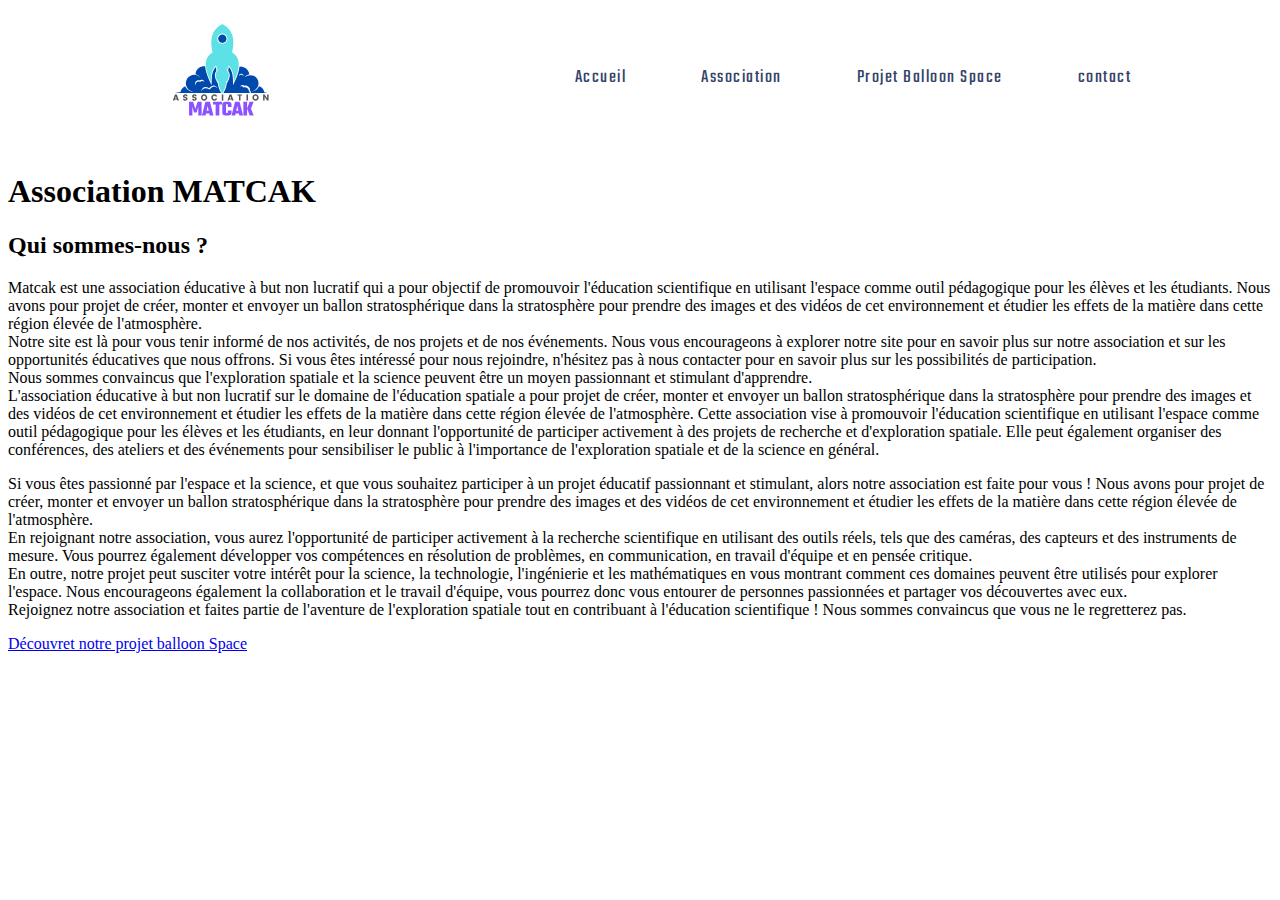
==== association.html @ 601cd0e9 "finalisation script html et css de la plage index.html git status! début du script html des pages as" ====
<!DOCTYPE html>
<html>
    <head>
        <meta charset="utf-8">
        <link rel="stylesheet" href="index.css">
        <link rel="preconnect" href="https://fonts.googleapis.com">
        <link rel="preconnect" href="https://fonts.gstatic.com" crossorigin>
        <link href="https://fonts.googleapis.com/css2?family=Teko:wght@700&display=swap" rel="stylesheet">
        <link rel="preconnect" href="https://fonts.googleapis.com">
        <link rel="preconnect" href="https://fonts.gstatic.com" crossorigin>
        <link href="https://fonts.googleapis.com/css2?family=Lobster&display=swap" rel="stylesheet">
        
        <title>MATCAK</title>
      
    </head>

    <body>

        <header>

            <img  src="images/Yellow Rocket Cloud Tech Logo Design Template (1).svg" alt="logo association Matcak">

            <nav>
                <a href="index.html">Accueil</a>
                <a href="association.html">Association</a>
                <a href="balloon_space.html">Projet Balloon Space</a>
                <a href="index.html#index_formulaire">contact</a>
            </nav>

        </header>

        <main>

            <h1>Association MATCAK</h1>

            <h2>Qui sommes-nous ?</h2>

            <p>Matcak est une association éducative à but non lucratif qui a pour objectif de promouvoir l'éducation scientifique en utilisant 
                l'espace comme outil pédagogique pour les élèves et les étudiants. Nous avons pour projet de créer, monter et envoyer un ballon 
                stratosphérique dans la stratosphère pour prendre des images et des vidéos de cet environnement et étudier les effets de la matière 
                dans cette région élevée de l'atmosphère.<br>

                Notre site est là pour vous tenir informé de nos activités, de nos projets et de nos événements. Nous vous encourageons à explorer 
                notre site pour en savoir plus sur notre association et sur les opportunités éducatives que nous offrons. Si vous êtes intéressé 
                pour nous rejoindre, n'hésitez pas à nous contacter pour en savoir plus sur les possibilités de participation.<br>
                
                Nous sommes convaincus que l'exploration spatiale et la science peuvent être un moyen passionnant et stimulant d'apprendre.<br>
                
                L'association éducative à but non lucratif sur le domaine de l'éducation spatiale a pour projet de créer, monter et envoyer un 
                ballon stratosphérique dans la stratosphère pour prendre des images et des vidéos de cet environnement et étudier les effets 
                de la matière dans cette région élevée de l'atmosphère. Cette association vise à promouvoir l'éducation scientifique en 
                utilisant l'espace comme outil pédagogique pour les élèves et les étudiants, en leur donnant l'opportunité de participer 
                activement à des projets de recherche et d'exploration spatiale. Elle peut également organiser des conférences, 
                des ateliers et des événements pour sensibiliser le public à l'importance de l'exploration spatiale et de la science en général.
            </p>

            <p>Si vous êtes passionné par l'espace et la science, et que vous souhaitez participer à un projet éducatif passionnant et stimulant, 
                alors notre association est faite pour vous ! Nous avons pour projet de créer, monter et envoyer un ballon stratosphérique dans la 
                stratosphère pour prendre des images et des vidéos de cet environnement et étudier les effets de la matière dans cette région 
                élevée de l'atmosphère.<br>

                En rejoignant notre association, vous aurez l'opportunité de participer activement à la recherche scientifique en utilisant 
                des outils réels, tels que des caméras, des capteurs et des instruments de mesure. Vous pourrez également développer vos 
                compétences en résolution de problèmes, en communication, en travail d'équipe et en pensée critique.<br>
                
                En outre, notre projet peut susciter votre intérêt pour la science, la technologie, l'ingénierie et les mathématiques en vous 
                montrant comment ces domaines peuvent être utilisés pour explorer l'espace. Nous encourageons également la collaboration et 
                le travail d'équipe, vous pourrez donc vous entourer de personnes passionnées et partager vos découvertes avec eux.
                <br>
                Rejoignez notre association et faites partie de l'aventure de l'exploration spatiale tout en contribuant à l'éducation scientifique ! 
                Nous sommes convaincus que vous ne le regretterez pas.
            </p>

<a href="balloon_space.html">Découvret notre projet balloon Space</a>

           

        </main>

        <footer>


        </footer>

    </body>

</html>
---- index.css ----
header{
    display: flex;
    flex-direction: row;
    justify-content: space-around;
}

nav{
    display: flex;
    gap: 75px;
    margin-top: 3.5em;
}

nav a{
    text-decoration: none;
    letter-spacing: 1.5px;
    font-size: 1.2em;
    font-family: 'Teko', sans-serif;
    color: #354369;
}

nav a:hover{
    color: #f5f5f5;
}

nav a:active{
    color: #feca00;
    text-decoration: underline;
}

header img{
    display: flex;
    flex-direction: row;
    justify-content: flex-start;
    height: 15em;
    width: auto;
    margin: -3em;
}

/* fin HEADER / Debut MAIN*/

.index_presentation{
    display: flex;
    flex-direction: column;
    justify-content: center;
    align-items: center;
    background-image: url(images/fond-site-thomas.jpg);
    background-size: cover;
    background-position: center;
    color: white;
    height: 25em;
    width: auto;
}

.index_presentation h1{
    font-size: 50px;
    font-family: 'Lobster', cursive;
    text-shadow: #feca00 2.5px 2.5px 2px ;
}

.liens_presentation{
    display: flex;
    flex-direction: row;
    justify-content: center;
    gap: 40px; 
}

.liens_individuels{
    background-color: #feca00;
    color: #354369;
    background-size: 20px;
    font-size: 20px;
    font-family: 'Teko', sans-serif;
    text-decoration: none;
    border-radius: 2em;
    padding: 10px 20px 10px 20px;
}

.liens_individuels:hover{
    box-shadow: #feca00 2px 2px 2em;
    color: #354369;
}

.liens_individuels:active{
    background-color: grey;
    box-shadow: grey 2px 2px 2em;
    color: #feca00;
}

.index_apropos{
    display: flex;
    flex-direction: row;
    justify-content: flex-start;
    align-items: center;
    margin-top: 4px;
    background-color: #f5f5f5;
}

.index_apropos_text h2{
    color: #354369;
    text-align: center;
    font-family: 'Lobster', cursive;
    font-size: 40px;
    margin-bottom: 50px;
}

.index_apropos_text{
    display: flex;
    flex-direction: column;
    width: 50%;
    text-align: justify;
    font-size: 25px;
    word-spacing: 2px;
    margin: auto;

}

.index_apropos_text a{
    background-color: #354369;
    margin: auto;
    color: #f5f5f5;
    text-decoration: none;
    font-size: 25px;
    margin-top: 20px;
    margin-bottom: 40px;
    padding: 5px 15px 5px 15px;
    border-radius: 1.5em;
    font-family: 'Teko', sans-serif;
}

.index_apropos_text a:hover{
    background-color:#f5f5f5 ;
    border: #354369 solid 1px;
    color: #354369;
}

.index_apropos_text a:active{
    background-color: #feca00;
}

.index_apropos img{
    display: flex;
    flex-direction: row;
    justify-content: flex-end;
    width: 700px ;  
}

.index_galerie{
    color: #f5f5f5;
    background-color: #354369;
}

.index_galerie{
    color: #f5f5f5;
    background-color: #354369;
    padding-top: 25px;
    margin-top: 4px;
padding-bottom: 40px;
}

.index_galerie h2{
    font-size: 35px;
    text-align: center;
    color: #f5f5f5;
    font-family: 'Lobster', cursive;
}

.index_galerie div{
    display: flex;
    flex-direction: row;
    justify-content: center;
    height: 300px;
    gap: 20px;
    padding-bottom: 20px;
    margin-bottom: 20px;
}

#index_formulaire{
    opacity: 80%;
}

form{
    background-image: url(images/formu\ contact.png);
    background-size: cover;
    background-position: left;
    background-position: fixed;
    display: flex;
    flex-direction: column;
    width: 50%;
    padding: 15px 70px 15px 70px;
    margin-top: 4px;
}

form h2{
    color: #f5f5f5;
    font-family: 'Lobster', cursive;
    font-size: 35px;
    text-align: center;
}

.form_nom_email{
    display: flex;
    flex-direction: row;
    gap: 20px;
  }

  .form_colonne{
    display: flex;
    flex: 1;
    flex-direction: column;
    margin-bottom: 20px;
    padding: 15px;
    border-radius: 3px;
    border: none;
  }

  input, textarea {
    padding: 15px;
    border-radius: 3px;
    border: none;
    
  }
  
  label{
    color: #f5f5f5;
    font-family: 'Teko', sans-serif;
    margin-bottom: 10px;
    margin-right: 10px;
  }
  
  input[type='submit'] {
    width: 200px;
    margin: auto;
    margin-top: 30px;
    background-color: #f5f5f5;
    color: #354369;
    font-family: 'Teko', sans-serif;
    font-size: 25px;
    border-radius: 1.5em;
    margin-top: 40px;
    margin-bottom: 35px;
  }

  input[type='submit']:hover{
    color: #354369;
    background-color: #feca00;
  }

  input[type='submit']:active{
    color: #f5f5f5;
    box-shadow: #feca00 2px 2px 2em;
  }

#index_formulaire{
    display: flex;
    flex-direction: row;
}

#index_formulaire img{
    justify-content: flex-end;
    width: 850px ;  
    margin-top: 4px;
}



/* fin main / debut FOOTER */
footer{
    display: flex;
    flex-direction: row;
    justify-content: center;
    align-items: center;

}
footer img{
    display: flex;
    flex-direction: row;
    align-items: center;
    width: 250px;
    margin-top: -35px;
    margin-bottom: -50px;

}

footer p{
    color: #354369;
    font-family: 'Lobster', cursive;
    font-size: 20px;
}


/* fin footer */
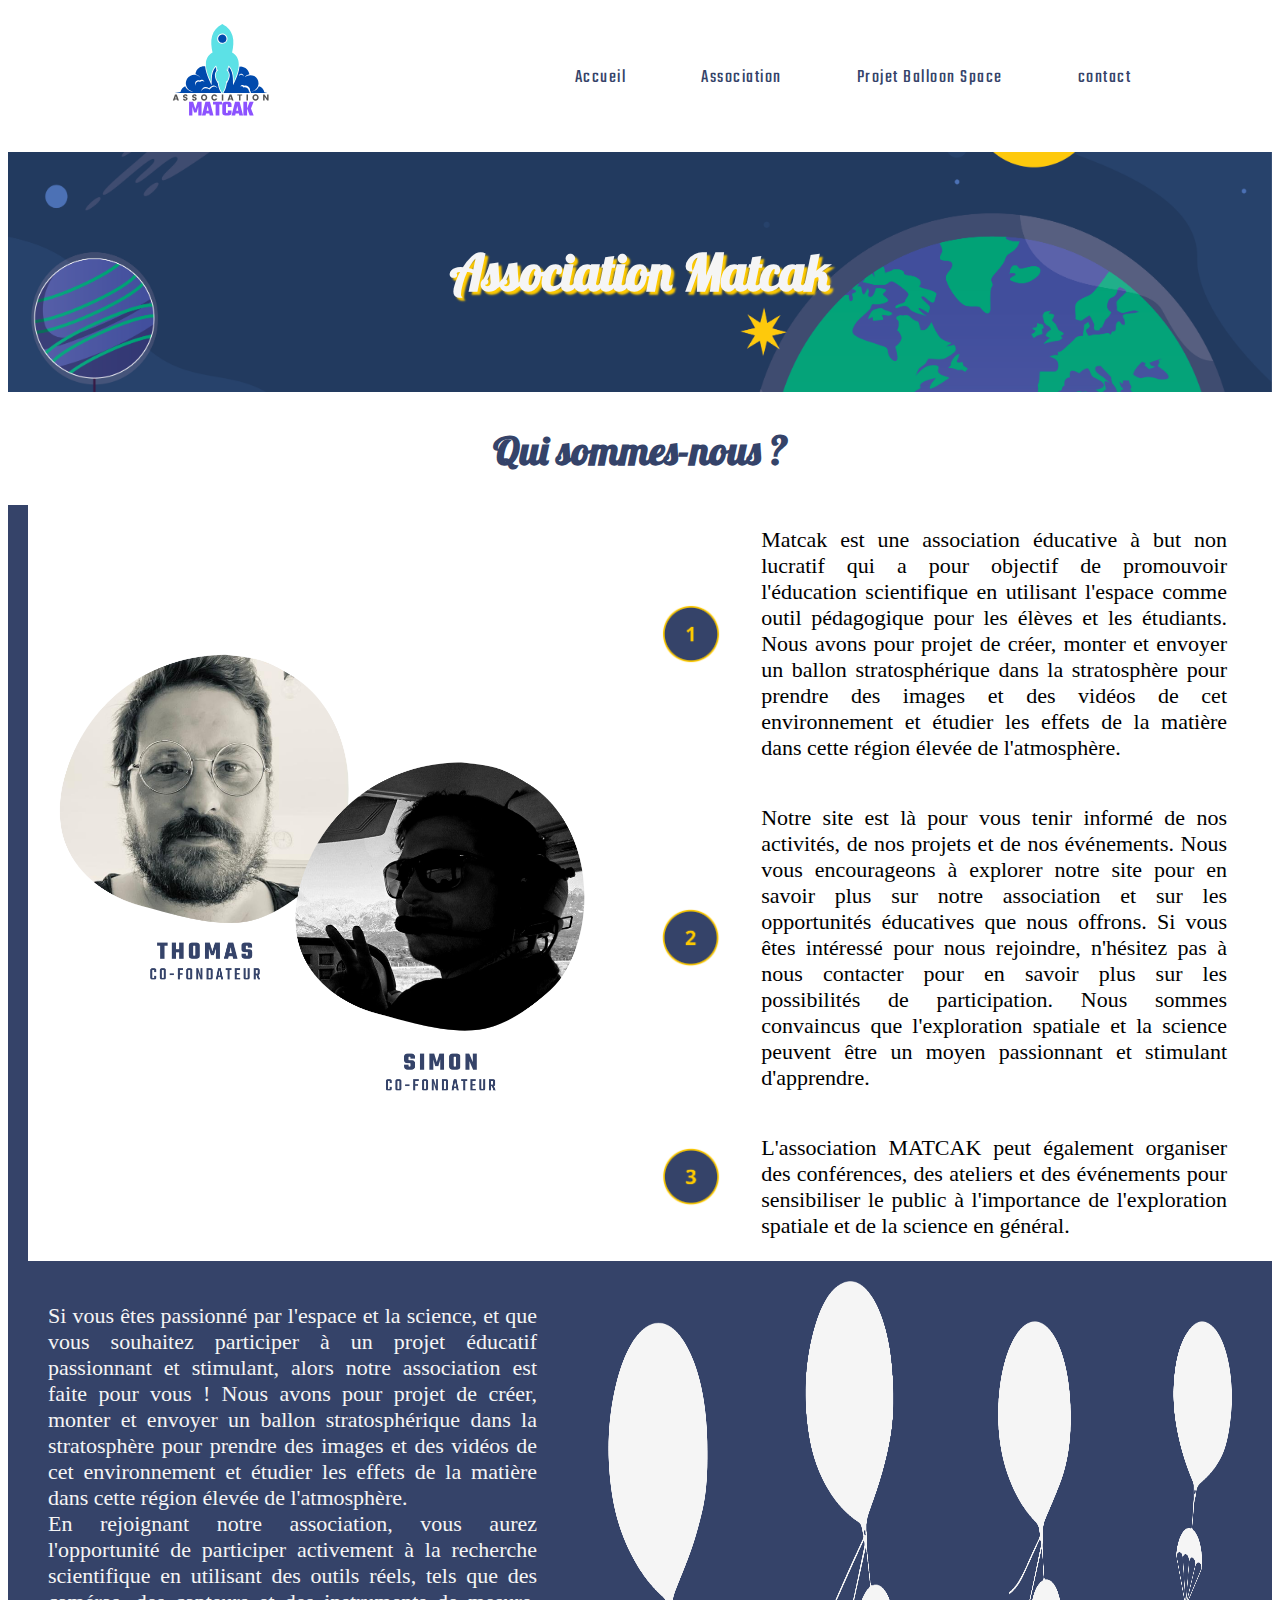
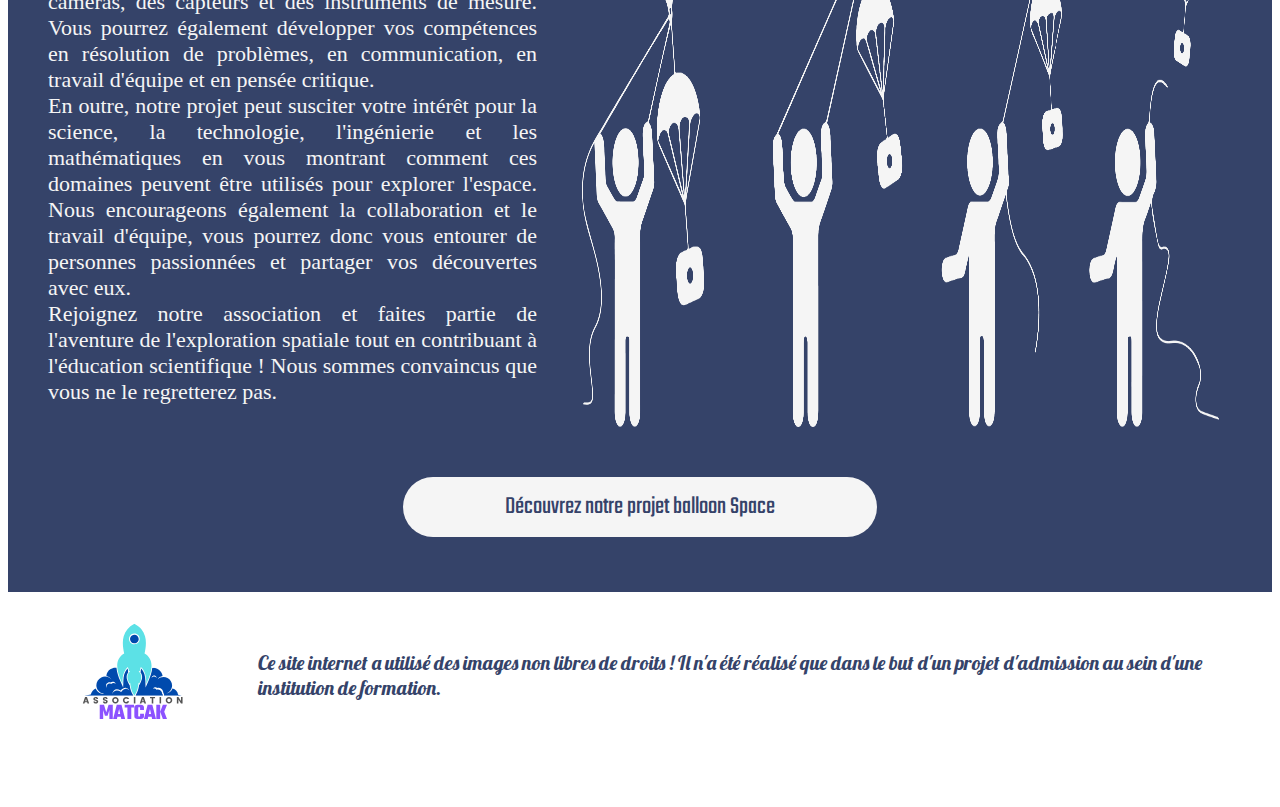
==== commit 72d82580: "finalisation du script html et css de la page association.html / création de fichier css indépendant" ====
--- a/association.html
+++ b/association.html
@@ -3,6 +3,7 @@
     <head>
         <meta charset="utf-8">
         <link rel="stylesheet" href="index.css">
+        <link rel="stylesheet" href="association.css">
         <link rel="preconnect" href="https://fonts.googleapis.com">
         <link rel="preconnect" href="https://fonts.gstatic.com" crossorigin>
         <link href="https://fonts.googleapis.com/css2?family=Teko:wght@700&display=swap" rel="stylesheet">
@@ -30,55 +31,94 @@
         </header>
 
         <main>
+            <section class="association_bandeau">
+                <h1>Association Matcak</h1>
+            </section>
 
-            <h1>Association MATCAK</h1>
+            <section class="team">
 
-            <h2>Qui sommes-nous ?</h2>
+                <h2>Qui sommes-nous ?</h2>
+            
+                <div class="team_partie1">
 
-            <p>Matcak est une association éducative à but non lucratif qui a pour objectif de promouvoir l'éducation scientifique en utilisant 
-                l'espace comme outil pédagogique pour les élèves et les étudiants. Nous avons pour projet de créer, monter et envoyer un ballon 
-                stratosphérique dans la stratosphère pour prendre des images et des vidéos de cet environnement et étudier les effets de la matière 
-                dans cette région élevée de l'atmosphère.<br>
+                    <img src="images/association/photo_team.png" alt="photo des co-fondateurs de MATCAK">
 
-                Notre site est là pour vous tenir informé de nos activités, de nos projets et de nos événements. Nous vous encourageons à explorer 
-                notre site pour en savoir plus sur notre association et sur les opportunités éducatives que nous offrons. Si vous êtes intéressé 
-                pour nous rejoindre, n'hésitez pas à nous contacter pour en savoir plus sur les possibilités de participation.<br>
+                <div class="grille_paragraphe">
+
+                    <div class="grille_paragraphe_numero">
+
+                        <img src="images/association/numero1.png" alt="numero1">
+
+                        <p>Matcak est une association éducative à but non lucratif qui a pour objectif de promouvoir l'éducation scientifique en utilisant 
+                            l'espace comme outil pédagogique pour les élèves et les étudiants. Nous avons pour projet de créer, monter et envoyer un ballon 
+                            stratosphérique dans la stratosphère pour prendre des images et des vidéos de cet environnement et étudier les effets de la matière 
+                            dans cette région élevée de l'atmosphère.
+                        </p>
+                    </div>
+
+                    <div class="grille_paragraphe_numero">
+
+                            <img src="images/association/numero2.png" alt="numero2">
+
+                        <p>Notre site est là pour vous tenir informé de nos activités, de nos projets et de nos événements. Nous vous encourageons à explorer 
+                            notre site pour en savoir plus sur notre association et sur les opportunités éducatives que nous offrons. Si vous êtes intéressé 
+                            pour nous rejoindre, n'hésitez pas à nous contacter pour en savoir plus sur les possibilités de participation.
+                            Nous sommes convaincus que l'exploration spatiale et la science peuvent être un moyen passionnant et stimulant d'apprendre.
+                        </p>
+
+                    </div>
+                    <div class="grille_paragraphe_numero">
+
+                        <img src="images/association/numero3.png" alt="numero3">
+                       
+                        <p>L'association MATCAK peut également organiser des conférences, 
+                        des ateliers et des événements pour sensibiliser le public à l'importance de l'exploration spatiale et de la science en général.
+                        </p>
+
+                    </div>
+
+                    </div>
+
+                </div>
+
+            </section>
+
+            <section class="adhesion">
+
+                <div class="adhesion_text_image">
+
+                    <p>Si vous êtes passionné par l'espace et la science, et que vous souhaitez participer à un projet éducatif passionnant et stimulant, 
+                        alors notre association est faite pour vous ! Nous avons pour projet de créer, monter et envoyer un ballon stratosphérique dans la 
+                        stratosphère pour prendre des images et des vidéos de cet environnement et étudier les effets de la matière dans cette région 
+                        élevée de l'atmosphère.<br>
+
+                        En rejoignant notre association, vous aurez l'opportunité de participer activement à la recherche scientifique en utilisant 
+                        des outils réels, tels que des caméras, des capteurs et des instruments de mesure. Vous pourrez également développer vos 
+                        compétences en résolution de problèmes, en communication, en travail d'équipe et en pensée critique.<br>
                 
-                Nous sommes convaincus que l'exploration spatiale et la science peuvent être un moyen passionnant et stimulant d'apprendre.<br>
-                
-                L'association éducative à but non lucratif sur le domaine de l'éducation spatiale a pour projet de créer, monter et envoyer un 
-                ballon stratosphérique dans la stratosphère pour prendre des images et des vidéos de cet environnement et étudier les effets 
-                de la matière dans cette région élevée de l'atmosphère. Cette association vise à promouvoir l'éducation scientifique en 
-                utilisant l'espace comme outil pédagogique pour les élèves et les étudiants, en leur donnant l'opportunité de participer 
-                activement à des projets de recherche et d'exploration spatiale. Elle peut également organiser des conférences, 
-                des ateliers et des événements pour sensibiliser le public à l'importance de l'exploration spatiale et de la science en général.
-            </p>
+                        En outre, notre projet peut susciter votre intérêt pour la science, la technologie, l'ingénierie et les mathématiques en vous 
+                        montrant comment ces domaines peuvent être utilisés pour explorer l'espace. Nous encourageons également la collaboration et 
+                        le travail d'équipe, vous pourrez donc vous entourer de personnes passionnées et partager vos découvertes avec eux.
+                        <br>
+                        Rejoignez notre association et faites partie de l'aventure de l'exploration spatiale tout en contribuant à l'éducation scientifique ! 
+                        Nous sommes convaincus que vous ne le regretterez pas.
+                    </p>
 
-            <p>Si vous êtes passionné par l'espace et la science, et que vous souhaitez participer à un projet éducatif passionnant et stimulant, 
-                alors notre association est faite pour vous ! Nous avons pour projet de créer, monter et envoyer un ballon stratosphérique dans la 
-                stratosphère pour prendre des images et des vidéos de cet environnement et étudier les effets de la matière dans cette région 
-                élevée de l'atmosphère.<br>
+                <img src="images/association/schema_lance_ballon).png" alt="schéma lancement ballon">
 
-                En rejoignant notre association, vous aurez l'opportunité de participer activement à la recherche scientifique en utilisant 
-                des outils réels, tels que des caméras, des capteurs et des instruments de mesure. Vous pourrez également développer vos 
-                compétences en résolution de problèmes, en communication, en travail d'équipe et en pensée critique.<br>
-                
-                En outre, notre projet peut susciter votre intérêt pour la science, la technologie, l'ingénierie et les mathématiques en vous 
-                montrant comment ces domaines peuvent être utilisés pour explorer l'espace. Nous encourageons également la collaboration et 
-                le travail d'équipe, vous pourrez donc vous entourer de personnes passionnées et partager vos découvertes avec eux.
-                <br>
-                Rejoignez notre association et faites partie de l'aventure de l'exploration spatiale tout en contribuant à l'éducation scientifique ! 
-                Nous sommes convaincus que vous ne le regretterez pas.
-            </p>
-
-<a href="balloon_space.html">Découvret notre projet balloon Space</a>
-
-           
-
+            </div>
+            <a href="balloon_space.html" class="">Découvrez notre projet balloon Space</a>
+            </section>
+            
         </main>
 
         <footer>
 
+            <img  src="images/Yellow Rocket Cloud Tech Logo Design Template (1).svg" alt="logo association Matcak">
+
+            <p>Ce site internet a utilisé des images non libres de droits ! Il n'a été réalisé que dans le but d'un projet d'admission au sein d'une 
+                institution de formation.
+            </p>
 
         </footer>
 
--- a/index.css
+++ b/index.css
@@ -37,6 +37,7 @@
 }
 
 /* fin HEADER / Debut MAIN*/
+/* DEBUT 1 ERE SECTION (BANDEAU PRINCIPAL) */
 
 .index_presentation{
     display: flex;
@@ -86,6 +87,9 @@
     color: #feca00;
 }
 
+/* FIN 1ERE SECTION */
+/* DEB 2E SECTION (A PROPOS) */
+
 .index_apropos{
     display: flex;
     flex-direction: row;
@@ -144,10 +148,8 @@
     width: 700px ;  
 }
 
-.index_galerie{
-    color: #f5f5f5;
-    background-color: #354369;
-}
+/* FIN 2E SECTION (A PROPOS) */
+/* DEB 3E SECTION (GALERIE IMG) */
 
 .index_galerie{
     color: #f5f5f5;
@@ -173,6 +175,9 @@
     padding-bottom: 20px;
     margin-bottom: 20px;
 }
+
+/* FIN 3E SECTION (GALERIE IMG) */
+/* DEB 4E ET DERNIERE SECTION (FORMULAIRE) */
 
 #index_formulaire{
     opacity: 80%;
@@ -261,8 +266,7 @@
     margin-top: 4px;
 }
 
-
-
+/* FIN 4E ET DERNIERE SECTION (FORMULAIRE) */
 /* fin main / debut FOOTER */
 footer{
     display: flex;
--- a/association.css
+++ b/association.css
@@ -0,0 +1,128 @@
+/* Le HEADER ET LE FOOTER SONT GERE DANS LE FICHIER INDEX.CSS */
+
+/* DEB MAIN / 1ERE SECTION (BANDEAU PRINCIPAL) */
+
+.association_bandeau{
+    display: flex;
+    flex-direction: column;
+    justify-content: center;
+    align-items: center;
+    background-image: url(images/association/formu\ contact.png);
+    background-size: cover;
+    background-position: center;
+    height:15em;
+    width: auto;
+}
+
+.association_bandeau h1{
+    font-size: 50px;
+    font-family: 'Lobster', cursive;
+    text-shadow: #feca00 2.5px 2.5px 2px ;
+    color: #f5f5f5;
+}
+
+/* FIN 1ERE SECTION (BANDEAU PRINCIPAL) */
+/* DEB 2E SECTION (TEAM PRESENTATION) */
+
+h2{
+    color: #354369;
+    text-align: center;
+    font-family: 'Lobster', cursive;
+    font-size: 40px;
+    margin-bottom: 30px;
+}
+
+.team_partie1{
+    display: flex;
+    flex-direction: row;
+    justify-content: center;
+    align-items: center;
+    font-size: 22px;
+    border-left: #354369 solid 20px;
+    gap: 50px;
+}
+
+.team_partie1 img{
+    height: 450px;
+    padding-left: 20px;
+    padding-bottom: 20px;
+}
+
+.grille_paragraphe_numero img{
+    height: 60px;
+}
+
+.grille_paragraphe_numero p{
+    margin-right: 45px;
+    text-align: justify;
+    width: 90%;
+    
+
+}
+
+.grille_paragraphe_numero{
+    display: flex;
+    flex-direction: row;
+    justify-content: flex-start;
+    align-items: center;
+    gap: 40px;
+}
+
+/* FIN 2ERE SECTION (TEAM PRESENTATION) */
+/* DEB 3EME ET DERNIERE SECTION (ADHESION) */
+
+.adhesion{
+    display: flex;
+    flex-direction: column;
+    justify-content: center;
+    background-color: #354369;
+    color: #f5f5f5;
+    font-size: 22px;
+    text-align: justify;
+    padding-bottom: 20px;
+}
+
+.adhesion_text_image{
+    display: flex;
+    flex-direction: row;
+    justify-content: center;
+    padding: 20px 40px 20px 40px;
+    gap: 25px;
+}
+
+.adhesion p{
+    padding: 0px 20px 0px 0px
+}
+
+.adhesion img{
+    width: 650px;
+}
+
+.adhesion a{
+    color: #f5f5f5;
+    text-decoration: none;
+    text-align: center;
+    width: 450px;
+    margin: auto;
+    background-color: #f5f5f5;
+    color: #354369;
+    font-family: 'Teko', sans-serif;
+    font-size: 25px;
+    border-radius: 1.5em;
+    margin-top: 30px;
+    margin-bottom: 35px;
+    padding: 12px 12px 12px 12px;
+}
+
+.adhesion a:hover{
+    color: #354369;
+    background-color: #feca00;
+}
+
+.adhesion a:active{
+    color: #f5f5f5;
+    box-shadow: #feca00 2px 2px 2em;
+}
+
+/* FIN 3EME ET DERNIERE SECTION (ADHESION)  */
+/* SCRIPT FOOTER SUR FICHIER INDEX.CSS */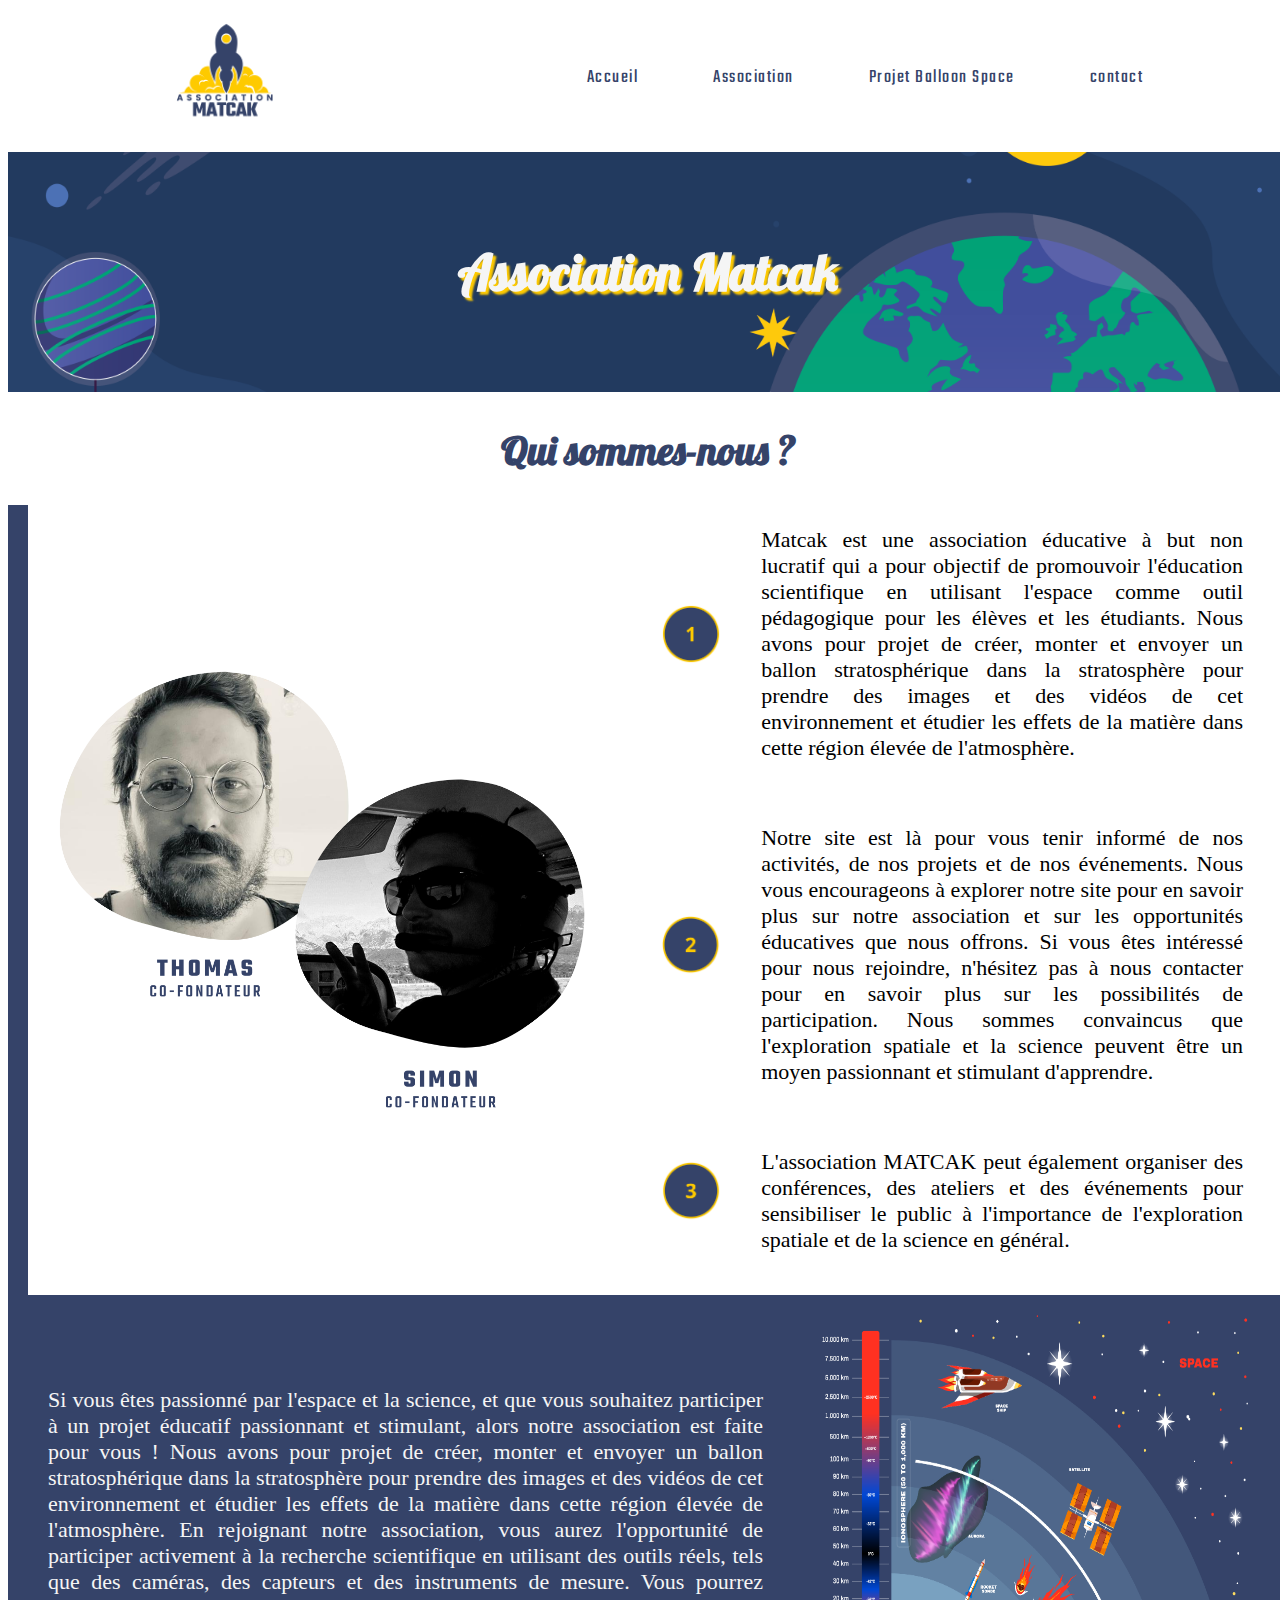
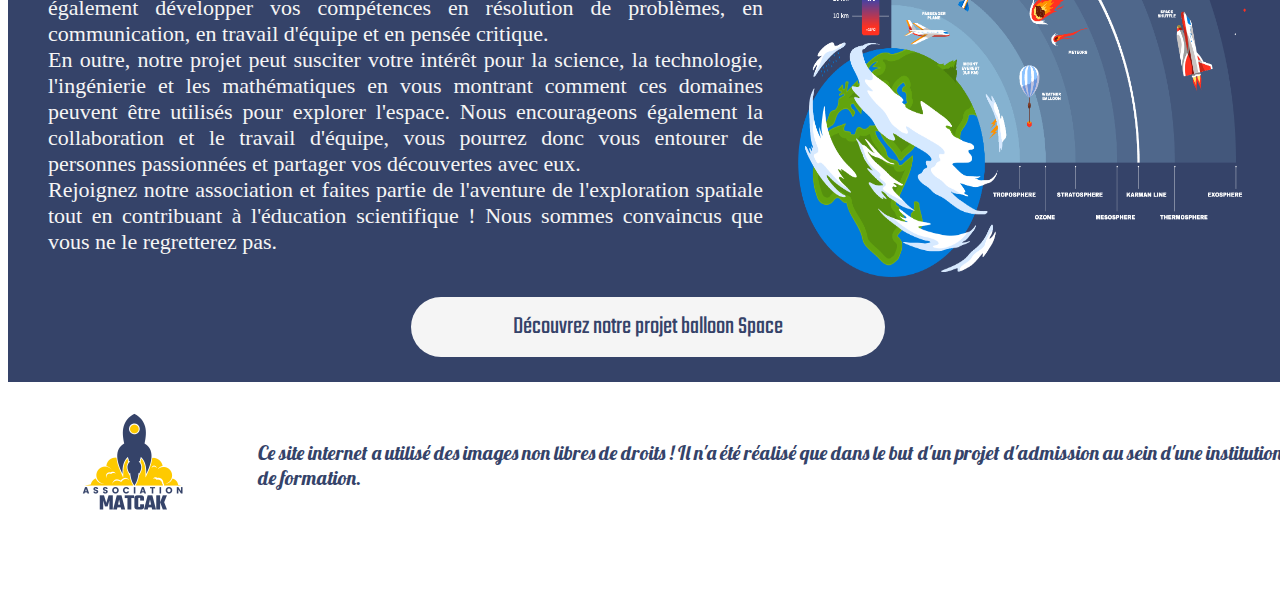
==== commit 632c7801: "finalisation site version pc / tout ok / manque script css pour accessibilité autres plateformes" ====
--- a/association.html
+++ b/association.html
@@ -19,13 +19,13 @@
 
         <header>
 
-            <img  src="images/Yellow Rocket Cloud Tech Logo Design Template (1).svg" alt="logo association Matcak">
+            <img  src="images/logo_matcak.png" alt="logo association Matcak">
 
             <nav>
                 <a href="index.html">Accueil</a>
                 <a href="association.html">Association</a>
                 <a href="balloon_space.html">Projet Balloon Space</a>
-                <a href="index.html#index_formulaire">contact</a>
+                <a href="index.html#contact">contact</a>
             </nav>
 
         </header>
@@ -90,8 +90,8 @@
                     <p>Si vous êtes passionné par l'espace et la science, et que vous souhaitez participer à un projet éducatif passionnant et stimulant, 
                         alors notre association est faite pour vous ! Nous avons pour projet de créer, monter et envoyer un ballon stratosphérique dans la 
                         stratosphère pour prendre des images et des vidéos de cet environnement et étudier les effets de la matière dans cette région 
-                        élevée de l'atmosphère.<br>
-
+                        élevée de l'atmosphère.
+                    
                         En rejoignant notre association, vous aurez l'opportunité de participer activement à la recherche scientifique en utilisant 
                         des outils réels, tels que des caméras, des capteurs et des instruments de mesure. Vous pourrez également développer vos 
                         compétences en résolution de problèmes, en communication, en travail d'équipe et en pensée critique.<br>
@@ -104,7 +104,7 @@
                         Nous sommes convaincus que vous ne le regretterez pas.
                     </p>
 
-                <img src="images/association/schema_lance_ballon).png" alt="schéma lancement ballon">
+                <img class="image_lancement_ballon" src="images/association/shéma_strato.png" alt="schéma lancement ballon">
 
             </div>
             <a href="balloon_space.html" class="">Découvrez notre projet balloon Space</a>
@@ -114,7 +114,7 @@
 
         <footer>
 
-            <img  src="images/Yellow Rocket Cloud Tech Logo Design Template (1).svg" alt="logo association Matcak">
+            <img  src="images/logo_matcak.png" alt="logo association Matcak">
 
             <p>Ce site internet a utilisé des images non libres de droits ! Il n'a été réalisé que dans le but d'un projet d'admission au sein d'une 
                 institution de formation.
--- a/index.css
+++ b/index.css
@@ -1,3 +1,7 @@
+body{
+    width: 100%;
+}
+
 header{
     display: flex;
     flex-direction: row;
@@ -97,6 +101,7 @@
     align-items: center;
     margin-top: 4px;
     background-color: #f5f5f5;
+    gap: 20px;
 }
 
 .index_apropos_text h2{
@@ -156,7 +161,7 @@
     background-color: #354369;
     padding-top: 25px;
     margin-top: 4px;
-padding-bottom: 40px;
+    padding-bottom: 40px;
 }
 
 .index_galerie h2{
@@ -164,13 +169,13 @@
     text-align: center;
     color: #f5f5f5;
     font-family: 'Lobster', cursive;
-}
+} 
 
 .index_galerie div{
     display: flex;
     flex-direction: row;
     justify-content: center;
-    height: 300px;
+    height: 250px;
     gap: 20px;
     padding-bottom: 20px;
     margin-bottom: 20px;
@@ -179,95 +184,82 @@
 /* FIN 3E SECTION (GALERIE IMG) */
 /* DEB 4E ET DERNIERE SECTION (FORMULAIRE) */
 
-#index_formulaire{
-    opacity: 80%;
-}
-
-form{
+.contact{
     background-image: url(images/formu\ contact.png);
     background-size: cover;
-    background-position: left;
-    background-position: fixed;
+    background-position-x: left;
+    background-position-y: bottom;
+    
+    width: 100%;
+}
+
+.contact h2{
+    color:#f5f5f5 ;
+    text-align: center;
+    font-size: 42px;
+    font-family: "lobster", cursive;
+    margin-top: 4px;
+    margin-bottom: 50px;
+    padding-top: 20px;
+  }
+  
+  form{
+    color: #f5f5f5;
     display: flex;
     flex-direction: column;
     width: 50%;
-    padding: 15px 70px 15px 70px;
-    margin-top: 4px;
-}
-
-form h2{
-    color: #f5f5f5;
-    font-family: 'Lobster', cursive;
-    font-size: 35px;
-    text-align: center;
-}
-
-.form_nom_email{
+    margin: auto;
+    color: white;
+  }
+  
+  .form-nom-email{
     display: flex;
     flex-direction: row;
     gap: 20px;
   }
-
-  .form_colonne{
+  
+  .form-column{
     display: flex;
     flex: 1;
     flex-direction: column;
     margin-bottom: 20px;
+  }
+  
+    input, textarea {
     padding: 15px;
     border-radius: 3px;
     border: none;
   }
-
-  input, textarea {
-    padding: 15px;
-    border-radius: 3px;
-    border: none;
-    
-  }
   
   label{
-    color: #f5f5f5;
-    font-family: 'Teko', sans-serif;
     margin-bottom: 10px;
-    margin-right: 10px;
+    font-size: 22px;
+    color: #f5f5f5;
   }
   
   input[type='submit'] {
     width: 200px;
     margin: auto;
     margin-top: 30px;
-    background-color: #f5f5f5;
-    color: #354369;
-    font-family: 'Teko', sans-serif;
+    margin-bottom: 30px;
+    border-radius: 2em;
     font-size: 25px;
-    border-radius: 1.5em;
-    margin-top: 40px;
-    margin-bottom: 35px;
+    color: #354369;
+    font-family: "teko", sans-serif;
   }
 
   input[type='submit']:hover{
-    color: #354369;
     background-color: #feca00;
   }
 
-  input[type='submit']:active{
-    color: #f5f5f5;
+  input[type=submit]:active{
     box-shadow: #feca00 2px 2px 2em;
-  }
-
-#index_formulaire{
-    display: flex;
-    flex-direction: row;
-}
-
-#index_formulaire img{
-    justify-content: flex-end;
-    width: 850px ;  
-    margin-top: 4px;
-}
+    color: #f5f5f5
+  }
 
 /* FIN 4E ET DERNIERE SECTION (FORMULAIRE) */
 /* fin main / debut FOOTER */
+
 footer{
     display: flex;
     flex-direction: row;
--- a/association.css
+++ b/association.css
@@ -66,7 +66,9 @@
     justify-content: flex-start;
     align-items: center;
     gap: 40px;
+    padding-bottom: 20px;
 }
+
 
 /* FIN 2ERE SECTION (TEAM PRESENTATION) */
 /* DEB 3EME ET DERNIERE SECTION (ADHESION) */
@@ -74,7 +76,6 @@
 .adhesion{
     display: flex;
     flex-direction: column;
-    justify-content: center;
     background-color: #354369;
     color: #f5f5f5;
     font-size: 22px;
@@ -91,11 +92,11 @@
 }
 
 .adhesion p{
-    padding: 0px 20px 0px 0px
+    padding: 50px 10px 0px 0px
 }
 
 .adhesion img{
-    width: 650px;
+    width: 450px;
 }
 
 .adhesion a{
@@ -109,8 +110,7 @@
     font-family: 'Teko', sans-serif;
     font-size: 25px;
     border-radius: 1.5em;
-    margin-top: 30px;
-    margin-bottom: 35px;
+    margin-bottom: 5px;
     padding: 12px 12px 12px 12px;
 }
 
